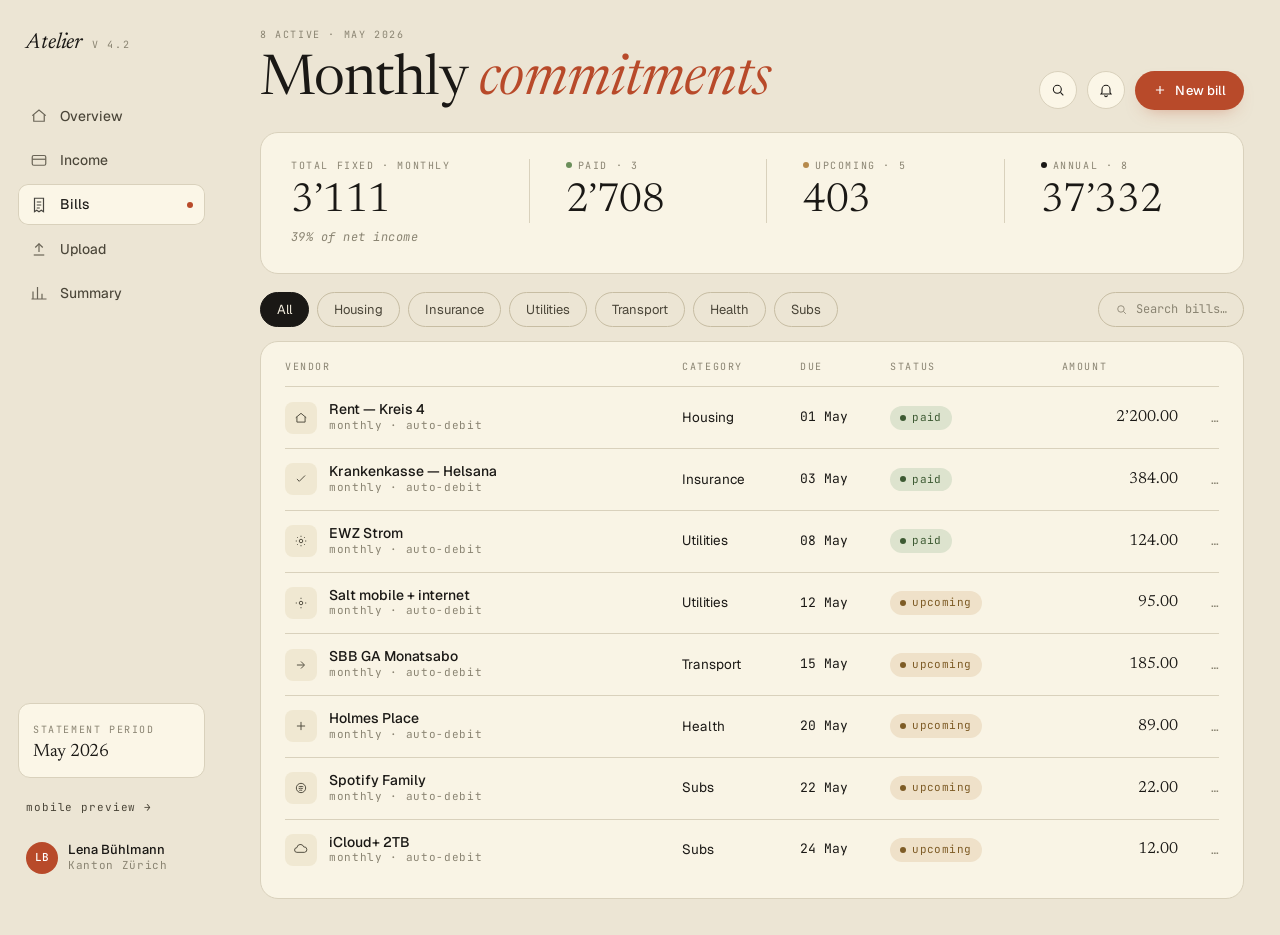
==== bills.html @ b81f944f "Build full Atelier finance app · 6 screens Implements the dossier (Personal_Finanz_app.pdf) in the A" ====
<!doctype html>
<html lang="en">
<head>
<meta charset="utf-8">
<title>Bills — Atelier</title>
<meta name="viewport" content="width=device-width, initial-scale=1">
<link rel="preconnect" href="https://fonts.googleapis.com">
<link rel="preconnect" href="https://fonts.gstatic.com" crossorigin>
<link href="https://fonts.googleapis.com/css2?family=Newsreader:ital,opsz,wght@0,6..72,300..700;1,6..72,300..700&family=Geist:wght@400;450;500;600&family=JetBrains+Mono:wght@400;500&display=swap" rel="stylesheet">
<link rel="stylesheet" href="assets/atelier.css">
</head>
<body>
<div class="app">

<aside class="sidebar">
  <div class="brand">
    <span class="brand-name">Atelier</span>
    <span class="brand-ver">v 4.2</span>
  </div>
  <nav class="nav">
    <a class="nav-item" href="index.html">
      <svg class="ic" viewBox="0 0 24 24" fill="none" stroke="currentColor" stroke-width="1.6"><path d="M3 11.5 12 4l9 7.5"/><path d="M5 10v9h14v-9"/></svg>Overview
    </a>
    <a class="nav-item" href="income.html">
      <svg class="ic" viewBox="0 0 24 24" fill="none" stroke="currentColor" stroke-width="1.6"><rect x="3" y="6" width="18" height="13" rx="2"/><path d="M3 11h18"/></svg>Income
    </a>
    <a class="nav-item active" href="bills.html">
      <svg class="ic" viewBox="0 0 24 24" fill="none" stroke="currentColor" stroke-width="1.6"><path d="M6 3h12v18l-3-2-3 2-3-2-3 2z"/><path d="M9 8h6M9 12h6M9 16h4"/></svg>Bills
    </a>
    <a class="nav-item" href="upload.html">
      <svg class="ic" viewBox="0 0 24 24" fill="none" stroke="currentColor" stroke-width="1.6"><path d="M12 16V5"/><path d="M7 10l5-5 5 5"/><path d="M5 20h14"/></svg>Upload
    </a>
    <a class="nav-item" href="summary.html">
      <svg class="ic" viewBox="0 0 24 24" fill="none" stroke="currentColor" stroke-width="1.6"><path d="M4 20V10M10 20V4M16 20v-7M22 20H2"/></svg>Summary
    </a>
  </nav>
  <div class="spacer"></div>
  <div class="side-card">
    <span class="label">Statement period</span>
    <div class="v">May 2026</div>
  </div>
  <a class="link" href="mobile.html" style="padding: 4px 8px; display: block;">Mobile preview &rarr;</a>
  <div class="user">
    <div class="avatar">LB</div>
    <div><div class="who">Lena B&uuml;hlmann</div><div class="where">Kanton Z&uuml;rich</div></div>
  </div>
</aside>

<main class="main">

  <header class="topbar">
    <div class="left">
      <span class="eyebrow">8 active &middot; May 2026</span>
      <h1 class="display">Monthly <em>commitments</em></h1>
    </div>
    <div class="top-actions">
      <button class="icon-btn" aria-label="Search">
        <svg viewBox="0 0 24 24" fill="none" stroke="currentColor" stroke-width="1.6"><circle cx="11" cy="11" r="6"/><path d="m20 20-4.3-4.3"/></svg>
      </button>
      <button class="icon-btn" aria-label="Notifications">
        <svg viewBox="0 0 24 24" fill="none" stroke="currentColor" stroke-width="1.6"><path d="M6 16V11a6 6 0 0 1 12 0v5l1.5 2h-15z"/><path d="M10 20a2 2 0 0 0 4 0"/></svg>
      </button>
      <button class="btn-primary">
        <svg viewBox="0 0 24 24" fill="none" stroke="currentColor" stroke-width="2"><path d="M12 5v14M5 12h14"/></svg>
        New bill
      </button>
    </div>
  </header>

  <!-- Summary bar -->
  <section class="hero" style="grid-template-columns: 1fr 1fr 1fr 1fr; gap: 28px; margin-bottom: 18px;">
    <div class="col">
      <span class="label">Total fixed &middot; monthly</span>
      <div class="num-l">3&rsquo;111</div>
      <div class="sub-line italic-s muted">39% of net income</div>
    </div>
    <div class="col">
      <span class="label"><span style="display:inline-block;width:6px;height:6px;border-radius:50%;background:var(--sage);vertical-align:1px;margin-right:6px;"></span>Paid &middot; 3</span>
      <div class="num-l">2&rsquo;708</div>
    </div>
    <div class="col">
      <span class="label"><span style="display:inline-block;width:6px;height:6px;border-radius:50%;background:var(--amber);vertical-align:1px;margin-right:6px;"></span>Upcoming &middot; 5</span>
      <div class="num-l">403</div>
    </div>
    <div class="col">
      <span class="label"><span style="display:inline-block;width:6px;height:6px;border-radius:50%;background:var(--ink);vertical-align:1px;margin-right:6px;"></span>Annual &middot; 8</span>
      <div class="num-l">37&rsquo;332</div>
    </div>
  </section>

  <div class="row" style="justify-content: space-between; align-items: center; margin: 18px 0 14px;">
    <div class="chips" style="margin: 0;">
      <button class="chip-btn active">All</button>
      <button class="chip-btn">Housing</button>
      <button class="chip-btn">Insurance</button>
      <button class="chip-btn">Utilities</button>
      <button class="chip-btn">Transport</button>
      <button class="chip-btn">Health</button>
      <button class="chip-btn">Subs</button>
    </div>
    <span class="search">
      <svg viewBox="0 0 24 24" fill="none" stroke="currentColor" stroke-width="1.6"><circle cx="11" cy="11" r="6"/><path d="m20 20-4.3-4.3"/></svg>
      Search bills&hellip;
    </span>
  </div>

  <div class="card" style="padding: 18px 24px;">
    <table class="table">
      <thead>
        <tr>
          <th>Vendor</th>
          <th>Category</th>
          <th>Due</th>
          <th>Status</th>
          <th class="r">Amount</th>
          <th></th>
        </tr>
      </thead>
      <tbody>
        <tr>
          <td>
            <div class="vendor">
              <div class="vicon"><svg viewBox="0 0 24 24" fill="none" stroke="currentColor" stroke-width="1.6"><path d="M3 11.5 12 4l9 7.5"/><path d="M5 10v9h14v-9"/></svg></div>
              <div><div class="vname">Rent &mdash; Kreis 4</div><div class="vsub">monthly &middot; auto-debit</div></div>
            </div>
          </td>
          <td>Housing</td>
          <td class="mono" style="font-size:13px;">01 May</td>
          <td><span class="pill paid">paid</span></td>
          <td class="amt">2&rsquo;200.00</td>
          <td class="more">&hellip;</td>
        </tr>
        <tr>
          <td>
            <div class="vendor">
              <div class="vicon"><svg viewBox="0 0 24 24" fill="none" stroke="currentColor" stroke-width="1.6"><path d="m5 12 4 4 10-10"/></svg></div>
              <div><div class="vname">Krankenkasse &mdash; Helsana</div><div class="vsub">monthly &middot; auto-debit</div></div>
            </div>
          </td>
          <td>Insurance</td>
          <td class="mono" style="font-size:13px;">03 May</td>
          <td><span class="pill paid">paid</span></td>
          <td class="amt">384.00</td>
          <td class="more">&hellip;</td>
        </tr>
        <tr>
          <td>
            <div class="vendor">
              <div class="vicon"><svg viewBox="0 0 24 24" fill="none" stroke="currentColor" stroke-width="1.6"><circle cx="12" cy="12" r="3"/><path d="M12 3v2M12 19v2M3 12h2M19 12h2M5.5 5.5l1.4 1.4M17.1 17.1l1.4 1.4M5.5 18.5l1.4-1.4M17.1 6.9l1.4-1.4"/></svg></div>
              <div><div class="vname">EWZ Strom</div><div class="vsub">monthly &middot; auto-debit</div></div>
            </div>
          </td>
          <td>Utilities</td>
          <td class="mono" style="font-size:13px;">08 May</td>
          <td><span class="pill paid">paid</span></td>
          <td class="amt">124.00</td>
          <td class="more">&hellip;</td>
        </tr>
        <tr>
          <td>
            <div class="vendor">
              <div class="vicon"><svg viewBox="0 0 24 24" fill="none" stroke="currentColor" stroke-width="1.6"><circle cx="12" cy="12" r="3"/><path d="M12 3v2M12 19v2M3 12h2M19 12h2"/></svg></div>
              <div><div class="vname">Salt mobile + internet</div><div class="vsub">monthly &middot; auto-debit</div></div>
            </div>
          </td>
          <td>Utilities</td>
          <td class="mono" style="font-size:13px;">12 May</td>
          <td><span class="pill upcoming">upcoming</span></td>
          <td class="amt">95.00</td>
          <td class="more">&hellip;</td>
        </tr>
        <tr>
          <td>
            <div class="vendor">
              <div class="vicon"><svg viewBox="0 0 24 24" fill="none" stroke="currentColor" stroke-width="1.6"><path d="M5 12h12"/><path d="m12 6 6 6-6 6"/></svg></div>
              <div><div class="vname">SBB GA Monatsabo</div><div class="vsub">monthly &middot; auto-debit</div></div>
            </div>
          </td>
          <td>Transport</td>
          <td class="mono" style="font-size:13px;">15 May</td>
          <td><span class="pill upcoming">upcoming</span></td>
          <td class="amt">185.00</td>
          <td class="more">&hellip;</td>
        </tr>
        <tr>
          <td>
            <div class="vendor">
              <div class="vicon"><svg viewBox="0 0 24 24" fill="none" stroke="currentColor" stroke-width="1.6"><path d="M12 5v14M5 12h14"/></svg></div>
              <div><div class="vname">Holmes Place</div><div class="vsub">monthly &middot; auto-debit</div></div>
            </div>
          </td>
          <td>Health</td>
          <td class="mono" style="font-size:13px;">20 May</td>
          <td><span class="pill upcoming">upcoming</span></td>
          <td class="amt">89.00</td>
          <td class="more">&hellip;</td>
        </tr>
        <tr>
          <td>
            <div class="vendor">
              <div class="vicon"><svg viewBox="0 0 24 24" fill="none" stroke="currentColor" stroke-width="1.6"><circle cx="12" cy="12" r="8"/><path d="M8 10c2.5-1 5.5-1 8 0M8 13c2-.8 5-.8 7 0M9 16c1.5-.5 4-.5 5 0"/></svg></div>
              <div><div class="vname">Spotify Family</div><div class="vsub">monthly &middot; auto-debit</div></div>
            </div>
          </td>
          <td>Subs</td>
          <td class="mono" style="font-size:13px;">22 May</td>
          <td><span class="pill upcoming">upcoming</span></td>
          <td class="amt">22.00</td>
          <td class="more">&hellip;</td>
        </tr>
        <tr>
          <td>
            <div class="vendor">
              <div class="vicon"><svg viewBox="0 0 24 24" fill="none" stroke="currentColor" stroke-width="1.6"><path d="M5 16a4 4 0 0 1 0-8 6 6 0 0 1 11.7-1.3A4 4 0 0 1 18 16Z"/></svg></div>
              <div><div class="vname">iCloud+ 2TB</div><div class="vsub">monthly &middot; auto-debit</div></div>
            </div>
          </td>
          <td>Subs</td>
          <td class="mono" style="font-size:13px;">24 May</td>
          <td><span class="pill upcoming">upcoming</span></td>
          <td class="amt">12.00</td>
          <td class="more">&hellip;</td>
        </tr>
      </tbody>
    </table>
  </div>

</main>
</div>
</body>
</html>
---- assets/atelier.css ----
/* Atelier · design system (variant A — editorial, calm) */

:root {
  /* surfaces */
  --bg:        #ECE5D4;
  --paper:     #F3EDDC;
  --paper-2:   #F9F4E5;
  --ink-card:  #1A1815;

  /* ink */
  --ink:       #1A1815;
  --ink-2:     #4A4538;
  --ink-3:     #8A8472;
  --ink-4:     #B3AB97;

  /* rules */
  --rule:      #D9D1BC;
  --rule-2:    #C7BDA3;

  /* accents */
  --accent:        #B84A2A;
  --accent-2:      #D1633F;
  --accent-soft:   #E9D4C5;
  --accent-tint:   #F2DECF;

  --sage:          #6B8E5A;
  --sage-soft:     #DDE3CE;

  --amber:         #B68A4C;
  --amber-soft:    #EFE1C9;

  --rose:          #C46A6A;
  --rose-soft:     #EFD4D2;

  /* chart palette */
  --cat-housing:   #1A1815;
  --cat-insurance: #6B8E5A;
  --cat-transport: #7A8FA8;
  --cat-groceries: #9DA978;
  --cat-dining:    #C66A4E;
  --cat-shopping:  #A89779;
  --cat-subs:      #9C7BA0;
  --cat-health:    #C4A571;

  /* type */
  --serif: "Newsreader", "Times New Roman", Georgia, serif;
  --sans:  "Geist", -apple-system, BlinkMacSystemFont, "Inter", "Segoe UI", system-ui, sans-serif;
  --mono:  "JetBrains Mono", ui-monospace, Menlo, Consolas, monospace;

  --radius:   12px;
  --radius-l: 18px;

  /* layout */
  --sidebar-w: 224px;
  --max-w:    1320px;
  --pad:      28px;
}

* { box-sizing: border-box; }
html, body { margin: 0; padding: 0; }
html, body { background: var(--bg); }
body {
  font-family: var(--sans);
  color: var(--ink);
  -webkit-font-smoothing: antialiased;
  font-feature-settings: "ss01" on, "cv11" on;
  line-height: 1.45;
}

a { color: inherit; text-decoration: none; }
button { font-family: inherit; cursor: pointer; }

/* ── text utilities ─────────────────────────── */
.mono, .label, .chip, .meta, .stat-label, .num {
  font-family: var(--mono);
  font-weight: 400;
}
.label, .chip, .eyebrow, .stat-label {
  font-family: var(--mono);
  text-transform: uppercase;
  letter-spacing: 0.16em;
  font-size: 10px;
  color: var(--ink-3);
}
.serif { font-family: var(--serif); }
.italic { font-style: italic; }
em.accent { color: var(--accent); font-style: italic; font-weight: 400; }

.display {
  font-family: var(--serif);
  font-weight: 380;
  font-size: 56px;
  line-height: 1.02;
  letter-spacing: -0.015em;
  margin: 0;
}
.display em {
  font-style: italic;
  color: var(--accent);
  font-weight: 380;
}
.num-xl {
  font-family: var(--serif);
  font-weight: 360;
  font-size: 64px;
  line-height: 1;
  letter-spacing: -0.02em;
  display: inline-flex;
  align-items: baseline;
  gap: 10px;
}
.num-xl .unit, .num-l .unit {
  font-family: var(--mono);
  font-size: 12px;
  color: var(--ink-3);
  letter-spacing: 0.12em;
  font-weight: 500;
}
.num-l {
  font-family: var(--serif);
  font-weight: 360;
  font-size: 40px;
  line-height: 1.05;
  letter-spacing: -0.01em;
  display: inline-flex;
  align-items: baseline;
  gap: 8px;
}
.num-m {
  font-family: var(--serif);
  font-weight: 380;
  font-size: 26px;
  line-height: 1.1;
  letter-spacing: -0.005em;
}
.muted   { color: var(--ink-3); }
.italic-s { font-family: var(--serif); font-style: italic; }

/* ── layout ─────────────────────────────────── */
.app {
  display: grid;
  grid-template-columns: var(--sidebar-w) 1fr;
  min-height: 100vh;
}

/* ── sidebar ────────────────────────────────── */
.sidebar {
  background: var(--bg);
  padding: 28px 18px 22px;
  display: flex;
  flex-direction: column;
  gap: 18px;
  position: sticky;
  top: 0;
  height: 100vh;
  border-right: 1px solid transparent;
}
.brand {
  display: flex;
  align-items: baseline;
  gap: 10px;
  padding-left: 8px;
  margin-bottom: 18px;
}
.brand-name {
  font-family: var(--serif);
  font-style: italic;
  font-size: 22px;
  letter-spacing: -0.005em;
}
.brand-ver {
  font-family: var(--mono);
  font-size: 10px;
  color: var(--ink-3);
  letter-spacing: 0.16em;
  text-transform: uppercase;
}

nav.nav { display: flex; flex-direction: column; gap: 4px; }
.nav-item {
  display: flex;
  align-items: center;
  gap: 12px;
  padding: 10px 12px;
  border-radius: 10px;
  color: var(--ink-2);
  font-size: 14px;
  font-weight: 450;
  letter-spacing: -0.002em;
  position: relative;
  transition: background 120ms ease;
}
.nav-item:hover { background: rgba(0,0,0,0.025); }
.nav-item .ic { width: 18px; height: 18px; opacity: 0.8; flex: 0 0 18px; }
.nav-item.active {
  background: #FBF6E7;
  color: var(--ink);
  box-shadow: inset 0 0 0 1px var(--rule);
}
.nav-item.active::after {
  content: "";
  width: 6px; height: 6px;
  border-radius: 50%;
  background: var(--accent);
  margin-left: auto;
}

.spacer { flex: 1; }

.side-card {
  background: #FBF6E7;
  border: 1px solid var(--rule);
  border-radius: var(--radius);
  padding: 12px 14px;
}
.side-card .label { margin-bottom: 4px; }
.side-card .v {
  font-family: var(--serif);
  font-size: 18px;
  letter-spacing: -0.005em;
}

.user {
  display: flex;
  align-items: center;
  gap: 10px;
  padding: 4px 8px;
}
.avatar {
  width: 32px; height: 32px;
  border-radius: 50%;
  background: var(--accent);
  color: #fff;
  font-family: var(--mono);
  font-size: 11px;
  letter-spacing: 0.04em;
  display: grid; place-items: center;
  font-weight: 500;
}
.user .who { font-size: 13px; font-weight: 500; line-height: 1.25; }
.user .where { font-size: 11px; color: var(--ink-3); font-family: var(--mono); letter-spacing: 0.06em; }

/* ── main / topbar ──────────────────────────── */
.main {
  padding: 28px 36px 36px;
  max-width: var(--max-w);
}
.topbar {
  display: grid;
  grid-template-columns: 1fr auto;
  align-items: end;
  gap: 24px;
  margin-bottom: 22px;
}
.topbar .left .eyebrow { margin-bottom: 10px; display: block; }
.top-actions {
  display: flex;
  align-items: center;
  gap: 10px;
}
.icon-btn {
  width: 38px; height: 38px;
  border-radius: 999px;
  background: #FBF6E7;
  border: 1px solid var(--rule);
  display: grid; place-items: center;
  color: var(--ink);
}
.icon-btn svg { width: 16px; height: 16px; }
.icon-btn.dot::after {
  content: "";
  width: 6px; height: 6px;
  background: var(--accent);
  border-radius: 50%;
  position: relative;
  margin-left: -6px;
  margin-top: -10px;
  display: inline-block;
}

.btn-primary {
  background: var(--accent);
  color: #fff;
  border: 0;
  border-radius: 999px;
  padding: 11px 18px;
  font-size: 13px;
  font-weight: 500;
  letter-spacing: 0.005em;
  display: inline-flex;
  align-items: center;
  gap: 8px;
  box-shadow: 0 8px 18px -10px rgba(184, 74, 42, 0.5);
}
.btn-primary svg { width: 14px; height: 14px; }
.btn-ghost {
  background: transparent;
  border: 1px solid var(--rule-2);
  color: var(--ink);
  border-radius: 999px;
  padding: 10px 16px;
  font-size: 13px;
}
.btn-dark {
  background: var(--ink);
  color: #F4EEDE;
  border: 0;
  border-radius: 999px;
  padding: 11px 18px;
  font-size: 13px;
  font-weight: 500;
}

.month-nav {
  display: flex;
  align-items: center;
  gap: 10px;
}
.month-nav .label {
  font-family: var(--serif);
  font-size: 18px;
  letter-spacing: -0.005em;
  color: var(--ink);
  text-transform: none;
}

/* ── cards ──────────────────────────────────── */
.card {
  background: var(--paper-2);
  border: 1px solid var(--rule);
  border-radius: var(--radius-l);
  padding: 22px 26px;
}
.card h2, .card-title {
  font-family: var(--serif);
  font-weight: 400;
  font-size: 22px;
  letter-spacing: -0.005em;
  margin: 0;
}
.card-sub {
  font-family: var(--mono);
  font-size: 11px;
  color: var(--ink-3);
  letter-spacing: 0.08em;
  margin-top: 2px;
}
.card-head {
  display: flex;
  align-items: flex-start;
  justify-content: space-between;
  margin-bottom: 14px;
  gap: 16px;
}
.link {
  font-family: var(--mono);
  font-size: 11px;
  letter-spacing: 0.08em;
  color: var(--ink-2);
  text-transform: lowercase;
  white-space: nowrap;
}

/* hero metrics row */
.hero {
  background: var(--paper-2);
  border: 1px solid var(--rule);
  border-radius: var(--radius-l);
  padding: 26px 30px;
  display: grid;
  grid-template-columns: 1.3fr 1fr 1fr;
  gap: 36px;
  align-items: start;
}
.hero .col { min-width: 0; }
.hero .col .label { display: block; margin-bottom: 8px; }
.hero .col + .col {
  border-left: 1px solid var(--rule);
  padding-left: 36px;
}
.hero .stack { display: flex; flex-direction: column; gap: 18px; }
.delta-pill {
  display: inline-flex;
  align-items: center;
  gap: 6px;
  background: var(--sage-soft);
  color: #3D5A33;
  font-family: var(--mono);
  font-size: 11px;
  padding: 4px 10px;
  border-radius: 999px;
  letter-spacing: 0.04em;
}
.delta-pill.down { background: var(--rose-soft); color: #8A3434; }
.delta-meta { font-family: var(--mono); font-size: 12px; color: var(--ink-3); letter-spacing: 0.04em; margin-left: 8px; }
.sub-line { font-family: var(--mono); font-size: 12px; color: var(--ink-3); letter-spacing: 0.04em; margin-top: 6px; }

.progress {
  height: 6px;
  background: #E5DCC2;
  border-radius: 999px;
  overflow: hidden;
  margin-top: 10px;
}
.progress > span {
  display: block; height: 100%;
  background: var(--accent);
  border-radius: 999px;
}

/* card grids */
.grid-2 { display: grid; grid-template-columns: 1.4fr 1fr; gap: 18px; }
.grid-3 { display: grid; grid-template-columns: 1fr 1fr 1fr; gap: 18px; }
.grid-3-tight { display: grid; grid-template-columns: 1fr 1fr 1fr; gap: 14px; }
.stack { display: flex; flex-direction: column; gap: 18px; }
.row { display: flex; align-items: center; gap: 12px; }

/* charts */
.chart { width: 100%; height: 220px; display: block; }
.chart-mini { width: 100%; height: 80px; display: block; }
.chart-legend {
  display: flex; gap: 18px;
  margin-top: 10px;
  font-family: var(--mono);
  font-size: 11px;
  color: var(--ink-2);
  letter-spacing: 0.06em;
}
.swatch {
  display: inline-block;
  width: 10px; height: 10px;
  margin-right: 7px;
  vertical-align: -1px;
  border-radius: 1px;
}

/* range toggle */
.range {
  display: inline-flex;
  align-items: center;
  background: #F0E8D2;
  border: 1px solid var(--rule);
  border-radius: 999px;
  padding: 3px;
  font-family: var(--mono);
  font-size: 11px;
  letter-spacing: 0.08em;
}
.range button {
  background: transparent;
  color: var(--ink-2);
  border: 0;
  padding: 5px 10px;
  border-radius: 999px;
}
.range button.active {
  background: var(--ink);
  color: #F4EEDE;
}

/* status pills */
.pill {
  display: inline-flex;
  align-items: center;
  gap: 6px;
  border-radius: 999px;
  padding: 4px 10px;
  font-family: var(--mono);
  font-size: 11px;
  letter-spacing: 0.04em;
}
.pill::before {
  content: "";
  width: 6px; height: 6px;
  border-radius: 50%;
  background: currentColor;
}
.pill.paid     { background: var(--sage-soft); color: #3D5A33; }
.pill.upcoming { background: var(--amber-soft); color: #7E5C26; }
.pill.parsing, .pill.reading { background: var(--rose-soft); color: #8A3434; }
.pill.matched  { background: var(--sage-soft); color: #3D5A33; }
.pill.parsed   { background: var(--sage-soft); color: #3D5A33; }

/* table */
.table {
  width: 100%;
  border-collapse: collapse;
  font-size: 13.5px;
}
.table thead th {
  text-align: left;
  font-family: var(--mono);
  text-transform: uppercase;
  letter-spacing: 0.16em;
  font-size: 10px;
  color: var(--ink-3);
  padding: 0 0 12px;
  font-weight: 400;
  border-bottom: 1px solid var(--rule);
}
.table tbody td {
  padding: 14px 0;
  border-bottom: 1px solid var(--rule);
  vertical-align: middle;
}
.table tbody tr:last-child td { border-bottom: none; }
.table .vendor {
  display: flex; align-items: center; gap: 12px;
}
.table .vicon {
  width: 32px; height: 32px;
  background: #F0E8D2;
  border-radius: 8px;
  display: grid; place-items: center;
  color: var(--ink-2);
}
.table .vicon svg { width: 14px; height: 14px; }
.table .vname { font-weight: 500; font-size: 14px; line-height: 1.2; }
.table .vsub  { font-family: var(--mono); font-size: 11px; color: var(--ink-3); letter-spacing: 0.06em; }
.table .amt   { font-family: var(--serif); font-weight: 380; text-align: right; font-size: 16px; }
.table .more { color: var(--ink-3); padding-left: 14px; text-align: right; }
.table td.r { text-align: right; }

/* category dots / list */
.cats { list-style: none; padding: 0; margin: 0; }
.cats li {
  display: grid;
  grid-template-columns: 14px 1fr auto auto;
  align-items: baseline;
  gap: 12px;
  padding: 9px 0;
  border-bottom: 1px dashed var(--rule);
  font-size: 14px;
}
.cats li:last-child { border-bottom: none; }
.cats .dot { width: 8px; height: 8px; border-radius: 50%; transform: translateY(1px); }
.cats .amt { font-family: var(--mono); font-size: 12px; min-width: 56px; text-align: right; }
.cats .pct { font-family: var(--mono); font-size: 11px; color: var(--ink-3); min-width: 38px; text-align: right; }

/* chips row */
.chips {
  display: flex; gap: 8px;
  flex-wrap: wrap;
  margin: 18px 0;
}
.chip-btn {
  border: 1px solid var(--rule-2);
  background: transparent;
  padding: 8px 16px;
  border-radius: 999px;
  font-size: 13px;
  color: var(--ink-2);
}
.chip-btn.active {
  background: var(--ink);
  color: #F4EEDE;
  border-color: var(--ink);
}

.search {
  display: inline-flex;
  align-items: center;
  gap: 8px;
  border: 1px solid var(--rule-2);
  background: transparent;
  padding: 8px 16px;
  border-radius: 999px;
  font-family: var(--mono);
  font-size: 12px;
  color: var(--ink-3);
}
.search svg { width: 13px; height: 13px; }

/* insight cards */
.insights { display: grid; grid-template-columns: 1fr 1fr 1fr; gap: 14px; }
.insight {
  border-radius: var(--radius);
  background: var(--paper-2);
  padding: 18px 20px;
  border: 1px solid var(--rule);
  border-left: 3px solid var(--ink-3);
}
.insight .tag {
  font-family: var(--mono);
  text-transform: uppercase;
  letter-spacing: 0.18em;
  font-size: 9.5px;
  margin-bottom: 8px;
  color: var(--ink-3);
}
.insight h3 {
  font-family: var(--serif);
  font-weight: 400;
  font-size: 18px;
  margin: 0 0 8px;
  letter-spacing: -0.005em;
}
.insight p {
  margin: 0;
  color: var(--ink-2);
  font-size: 13.5px;
  line-height: 1.5;
}
.insight p strong { color: var(--ink); font-weight: 500; }
.insight.good   { border-left-color: var(--sage); }
.insight.good   .tag { color: var(--sage); }
.insight.warn   { border-left-color: var(--amber); }
.insight.warn   .tag { color: var(--amber); }
.insight.alert  { border-left-color: var(--accent); }
.insight.alert  .tag { color: var(--accent); }

/* date kalender chip */
.day-chip {
  width: 44px; height: 44px;
  border-radius: 10px;
  background: #F0E8D2;
  display: grid; place-items: center;
  font-family: var(--mono);
  font-size: 10px;
  letter-spacing: 0.1em;
  color: var(--ink-3);
  text-transform: uppercase;
  line-height: 1.05;
}
.day-chip .d {
  font-family: var(--serif);
  font-size: 18px;
  color: var(--ink);
  letter-spacing: -0.005em;
}

/* confidence bar */
.conf {
  display: inline-flex; align-items: center; gap: 8px;
  font-family: var(--mono); font-size: 11px;
  color: var(--ink-3);
}
.conf .bar {
  width: 70px; height: 4px;
  background: #E5DCC2; border-radius: 999px; overflow: hidden;
}
.conf .bar > span { display: block; height: 100%; background: var(--sage); border-radius: 999px; }
.conf.warn .bar > span { background: var(--amber); }

/* dashed dropzone */
.dropzone {
  border: 1.5px dashed var(--accent);
  border-radius: var(--radius-l);
  background: var(--accent-tint);
  padding: 32px;
  display: grid;
  grid-template-columns: auto 1fr;
  align-items: center;
  gap: 26px;
}
.dropzone .file-card {
  width: 96px; height: 96px;
  background: #FFF8E8;
  border: 1px solid var(--rule);
  border-radius: 16px;
  display: grid; place-items: center;
  position: relative;
}
.dropzone .file-card svg { width: 28px; height: 28px; color: var(--ink-3); }
.dropzone .file-card .badge {
  position: absolute;
  bottom: -10px; right: -10px;
  width: 26px; height: 26px;
  border-radius: 50%;
  background: var(--accent);
  color: #fff;
  display: grid; place-items: center;
}
.dropzone .file-card .badge svg { width: 12px; height: 12px; color: #fff; }
.dropzone .body h2 {
  font-family: var(--serif);
  font-weight: 400;
  font-size: 22px;
  margin: 0 0 8px;
}
.dropzone .body p { margin: 0 0 16px; color: var(--ink-2); font-size: 13.5px; max-width: 540px; }
.dropzone .actions { display: flex; gap: 10px; }

/* document inbox row */
.inbox-row {
  display: grid;
  grid-template-columns: 32px 1fr auto;
  align-items: center;
  gap: 12px;
  padding: 12px 0;
  border-bottom: 1px solid var(--rule);
}
.inbox-row:last-child { border-bottom: none; }
.inbox-row .fic {
  width: 32px; height: 32px;
  background: #F0E8D2; border-radius: 8px;
  display: grid; place-items: center;
  color: var(--ink-2);
}
.inbox-row .fic svg { width: 14px; height: 14px; }
.inbox-row .name { font-size: 14px; font-weight: 500; line-height: 1.2; }
.inbox-row .file { font-family: var(--mono); font-size: 11px; color: var(--ink-3); letter-spacing: 0.06em; }
.inbox-row .right { text-align: right; }
.inbox-row .right .amt { font-family: var(--serif); font-size: 16px; font-weight: 380; display: block; }

/* note card */
.note {
  border-radius: var(--radius);
  background: var(--paper-2);
  border: 1px solid var(--rule);
  padding: 16px 18px;
  display: grid;
  grid-template-columns: 22px 1fr;
  gap: 12px;
}
.note .star { color: var(--accent); }
.note .star svg { width: 18px; height: 18px; }
.note h4 { font-family: var(--serif); font-weight: 400; font-size: 16px; margin: 0 0 4px; }
.note p  { margin: 0; font-size: 13.5px; color: var(--ink-2); line-height: 1.5; }

/* form fields */
.form { display: flex; flex-direction: column; gap: 22px; }
.section h3 {
  font-family: var(--serif);
  font-weight: 400;
  font-size: 20px;
  margin: 0 0 12px;
}
.fields { display: grid; grid-template-columns: 1fr 1fr; gap: 14px; }
.field {
  background: #FBF6E7;
  border: 1px solid var(--rule);
  border-radius: var(--radius);
  padding: 12px 14px;
}
.field .label { display: block; margin-bottom: 4px; }
.field input, .field select {
  width: 100%;
  background: transparent;
  border: 0;
  outline: 0;
  font-family: var(--serif);
  font-size: 19px;
  color: var(--ink);
  padding: 2px 0 0;
}
.field input:focus { color: var(--ink); }
.field .suffix {
  font-family: var(--mono);
  font-size: 11px;
  color: var(--ink-3);
  letter-spacing: 0.08em;
  margin-left: 4px;
}

/* dark calc card */
.calc {
  background: var(--ink-card);
  color: #F4EEDE;
  border-radius: var(--radius-l);
  padding: 26px 28px;
}
.calc .label { color: #BDB39C; }
.calc .h {
  font-family: var(--serif);
  font-weight: 380;
  font-size: 26px;
  margin: 2px 0 18px;
}
.calc .line {
  display: grid;
  grid-template-columns: 1fr auto;
  align-items: baseline;
  padding: 10px 0;
  border-bottom: 1px dashed rgba(255,255,255,0.08);
  font-family: var(--mono);
  font-size: 12.5px;
  letter-spacing: 0.04em;
}
.calc .line .v {
  font-family: var(--serif);
  font-size: 18px;
  font-weight: 380;
}
.calc .line.add { color: #D7DFC8; }
.calc .line.add .v { color: #D7DFC8; }
.calc .line.sub .v { color: #F4EEDE; }
.calc .line.total {
  border-bottom: none;
  margin-top: 8px;
  padding-top: 14px;
  border-top: 1px solid rgba(255,255,255,0.16);
}
.calc .line.total .v {
  font-size: 32px;
  color: #fff;
}

.bank-status {
  display: inline-flex;
  align-items: center;
  gap: 8px;
  border: 1px solid var(--sage);
  background: var(--sage-soft);
  color: #3D5A33;
  padding: 8px 14px;
  border-radius: 999px;
  font-family: var(--mono);
  font-size: 11px;
  letter-spacing: 0.06em;
}
.bank-status svg { width: 13px; height: 13px; }

/* footer print link */
.action-row {
  display: flex; gap: 10px; flex-wrap: wrap;
  margin-top: 18px;
}

/* skinny right column on overview / upload */
.row-3 { display: grid; grid-template-columns: 1fr 1fr 1fr; gap: 18px; }

@media (max-width: 1100px) {
  .app { grid-template-columns: 1fr; }
  .sidebar { position: static; height: auto; }
  .hero { grid-template-columns: 1fr; }
  .hero .col + .col { border-left: 0; padding-left: 0; border-top: 1px solid var(--rule); padding-top: 22px; }
  .grid-2, .grid-3, .row-3, .insights { grid-template-columns: 1fr; }
}
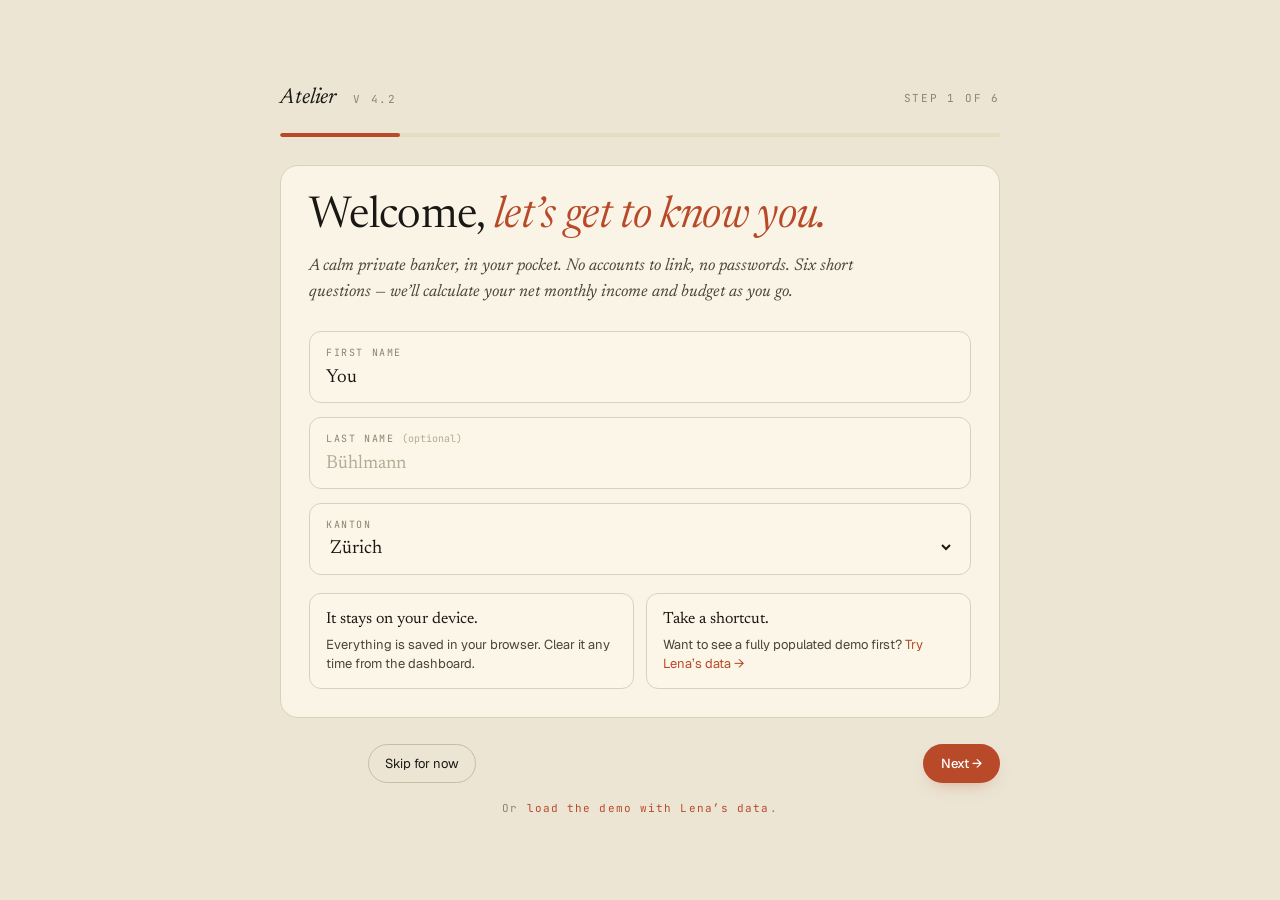
==== commit d804b3ee: "Make the app interactive · onboarding + live state The Atelier finance dashboard is now actually usa" ====
--- a/bills.html
+++ b/bills.html
@@ -9,7 +9,7 @@
 <link href="https://fonts.googleapis.com/css2?family=Newsreader:ital,opsz,wght@0,6..72,300..700;1,6..72,300..700&family=Geist:wght@400;450;500;600&family=JetBrains+Mono:wght@400;500&display=swap" rel="stylesheet">
 <link rel="stylesheet" href="assets/atelier.css">
 </head>
-<body>
+<body data-page="bills">
 <div class="app">
 
 <aside class="sidebar">
@@ -37,12 +37,13 @@
   <div class="spacer"></div>
   <div class="side-card">
     <span class="label">Statement period</span>
-    <div class="v">May 2026</div>
+    <div class="v" data-month>—</div>
   </div>
   <a class="link" href="mobile.html" style="padding: 4px 8px; display: block;">Mobile preview &rarr;</a>
+  <a class="link" href="#" data-action="reset" style="padding: 4px 8px; display: block; color: var(--ink-3);">Reset all data</a>
   <div class="user">
-    <div class="avatar">LB</div>
-    <div><div class="who">Lena B&uuml;hlmann</div><div class="where">Kanton Z&uuml;rich</div></div>
+    <div class="avatar"><span data-bind="profile.firstName">L</span></div>
+    <div><div class="who"><span data-bind="profile.firstName">You</span></div><div class="where" data-bind="profile.kanton">Kanton</div></div>
   </div>
 </aside>
 
@@ -50,57 +51,53 @@
 
   <header class="topbar">
     <div class="left">
-      <span class="eyebrow">8 active &middot; May 2026</span>
+      <span class="eyebrow"><span data-bind="bills.length">0</span> active &middot; <span data-month></span></span>
       <h1 class="display">Monthly <em>commitments</em></h1>
     </div>
     <div class="top-actions">
       <button class="icon-btn" aria-label="Search">
         <svg viewBox="0 0 24 24" fill="none" stroke="currentColor" stroke-width="1.6"><circle cx="11" cy="11" r="6"/><path d="m20 20-4.3-4.3"/></svg>
       </button>
-      <button class="icon-btn" aria-label="Notifications">
-        <svg viewBox="0 0 24 24" fill="none" stroke="currentColor" stroke-width="1.6"><path d="M6 16V11a6 6 0 0 1 12 0v5l1.5 2h-15z"/><path d="M10 20a2 2 0 0 0 4 0"/></svg>
-      </button>
-      <button class="btn-primary">
+      <button class="btn-primary" data-action="add-bill">
         <svg viewBox="0 0 24 24" fill="none" stroke="currentColor" stroke-width="2"><path d="M12 5v14M5 12h14"/></svg>
         New bill
       </button>
     </div>
   </header>
 
-  <!-- Summary bar -->
   <section class="hero" style="grid-template-columns: 1fr 1fr 1fr 1fr; gap: 28px; margin-bottom: 18px;">
     <div class="col">
       <span class="label">Total fixed &middot; monthly</span>
-      <div class="num-l">3&rsquo;111</div>
-      <div class="sub-line italic-s muted">39% of net income</div>
+      <div class="num-l"><span data-bind="totalFixed" data-fmt="num">0</span></div>
+      <div class="sub-line italic-s muted"><span data-bind-html="totalFixed">0</span></div>
     </div>
     <div class="col">
-      <span class="label"><span style="display:inline-block;width:6px;height:6px;border-radius:50%;background:var(--sage);vertical-align:1px;margin-right:6px;"></span>Paid &middot; 3</span>
-      <div class="num-l">2&rsquo;708</div>
+      <span class="label"><span style="display:inline-block;width:6px;height:6px;border-radius:50%;background:var(--sage);vertical-align:1px;margin-right:6px;"></span>Paid &middot; <span data-bind="paidCount">0</span></span>
+      <div class="num-l"><span data-bind="paidTotal" data-fmt="num">0</span></div>
     </div>
     <div class="col">
-      <span class="label"><span style="display:inline-block;width:6px;height:6px;border-radius:50%;background:var(--amber);vertical-align:1px;margin-right:6px;"></span>Upcoming &middot; 5</span>
-      <div class="num-l">403</div>
+      <span class="label"><span style="display:inline-block;width:6px;height:6px;border-radius:50%;background:var(--amber);vertical-align:1px;margin-right:6px;"></span>Upcoming &middot; <span data-bind="upcomingCount">0</span></span>
+      <div class="num-l"><span data-bind="upcomingTotal" data-fmt="num">0</span></div>
     </div>
     <div class="col">
-      <span class="label"><span style="display:inline-block;width:6px;height:6px;border-radius:50%;background:var(--ink);vertical-align:1px;margin-right:6px;"></span>Annual &middot; 8</span>
-      <div class="num-l">37&rsquo;332</div>
+      <span class="label"><span style="display:inline-block;width:6px;height:6px;border-radius:50%;background:var(--ink);vertical-align:1px;margin-right:6px;"></span>Annual</span>
+      <div class="num-l"><span data-bind="annual" data-fmt="num">0</span></div>
     </div>
   </section>
 
   <div class="row" style="justify-content: space-between; align-items: center; margin: 18px 0 14px;">
     <div class="chips" style="margin: 0;">
-      <button class="chip-btn active">All</button>
-      <button class="chip-btn">Housing</button>
-      <button class="chip-btn">Insurance</button>
-      <button class="chip-btn">Utilities</button>
-      <button class="chip-btn">Transport</button>
-      <button class="chip-btn">Health</button>
-      <button class="chip-btn">Subs</button>
+      <button class="chip-btn active" data-filter="all">All</button>
+      <button class="chip-btn" data-filter="Housing">Housing</button>
+      <button class="chip-btn" data-filter="Insurance">Insurance</button>
+      <button class="chip-btn" data-filter="Utilities">Utilities</button>
+      <button class="chip-btn" data-filter="Transport">Transport</button>
+      <button class="chip-btn" data-filter="Health">Health</button>
+      <button class="chip-btn" data-filter="Subs">Subs</button>
     </div>
     <span class="search">
       <svg viewBox="0 0 24 24" fill="none" stroke="currentColor" stroke-width="1.6"><circle cx="11" cy="11" r="6"/><path d="m20 20-4.3-4.3"/></svg>
-      Search bills&hellip;
+      Click a status to toggle paid &middot; × to remove
     </span>
   </div>
 
@@ -116,116 +113,14 @@
           <th></th>
         </tr>
       </thead>
-      <tbody>
-        <tr>
-          <td>
-            <div class="vendor">
-              <div class="vicon"><svg viewBox="0 0 24 24" fill="none" stroke="currentColor" stroke-width="1.6"><path d="M3 11.5 12 4l9 7.5"/><path d="M5 10v9h14v-9"/></svg></div>
-              <div><div class="vname">Rent &mdash; Kreis 4</div><div class="vsub">monthly &middot; auto-debit</div></div>
-            </div>
-          </td>
-          <td>Housing</td>
-          <td class="mono" style="font-size:13px;">01 May</td>
-          <td><span class="pill paid">paid</span></td>
-          <td class="amt">2&rsquo;200.00</td>
-          <td class="more">&hellip;</td>
-        </tr>
-        <tr>
-          <td>
-            <div class="vendor">
-              <div class="vicon"><svg viewBox="0 0 24 24" fill="none" stroke="currentColor" stroke-width="1.6"><path d="m5 12 4 4 10-10"/></svg></div>
-              <div><div class="vname">Krankenkasse &mdash; Helsana</div><div class="vsub">monthly &middot; auto-debit</div></div>
-            </div>
-          </td>
-          <td>Insurance</td>
-          <td class="mono" style="font-size:13px;">03 May</td>
-          <td><span class="pill paid">paid</span></td>
-          <td class="amt">384.00</td>
-          <td class="more">&hellip;</td>
-        </tr>
-        <tr>
-          <td>
-            <div class="vendor">
-              <div class="vicon"><svg viewBox="0 0 24 24" fill="none" stroke="currentColor" stroke-width="1.6"><circle cx="12" cy="12" r="3"/><path d="M12 3v2M12 19v2M3 12h2M19 12h2M5.5 5.5l1.4 1.4M17.1 17.1l1.4 1.4M5.5 18.5l1.4-1.4M17.1 6.9l1.4-1.4"/></svg></div>
-              <div><div class="vname">EWZ Strom</div><div class="vsub">monthly &middot; auto-debit</div></div>
-            </div>
-          </td>
-          <td>Utilities</td>
-          <td class="mono" style="font-size:13px;">08 May</td>
-          <td><span class="pill paid">paid</span></td>
-          <td class="amt">124.00</td>
-          <td class="more">&hellip;</td>
-        </tr>
-        <tr>
-          <td>
-            <div class="vendor">
-              <div class="vicon"><svg viewBox="0 0 24 24" fill="none" stroke="currentColor" stroke-width="1.6"><circle cx="12" cy="12" r="3"/><path d="M12 3v2M12 19v2M3 12h2M19 12h2"/></svg></div>
-              <div><div class="vname">Salt mobile + internet</div><div class="vsub">monthly &middot; auto-debit</div></div>
-            </div>
-          </td>
-          <td>Utilities</td>
-          <td class="mono" style="font-size:13px;">12 May</td>
-          <td><span class="pill upcoming">upcoming</span></td>
-          <td class="amt">95.00</td>
-          <td class="more">&hellip;</td>
-        </tr>
-        <tr>
-          <td>
-            <div class="vendor">
-              <div class="vicon"><svg viewBox="0 0 24 24" fill="none" stroke="currentColor" stroke-width="1.6"><path d="M5 12h12"/><path d="m12 6 6 6-6 6"/></svg></div>
-              <div><div class="vname">SBB GA Monatsabo</div><div class="vsub">monthly &middot; auto-debit</div></div>
-            </div>
-          </td>
-          <td>Transport</td>
-          <td class="mono" style="font-size:13px;">15 May</td>
-          <td><span class="pill upcoming">upcoming</span></td>
-          <td class="amt">185.00</td>
-          <td class="more">&hellip;</td>
-        </tr>
-        <tr>
-          <td>
-            <div class="vendor">
-              <div class="vicon"><svg viewBox="0 0 24 24" fill="none" stroke="currentColor" stroke-width="1.6"><path d="M12 5v14M5 12h14"/></svg></div>
-              <div><div class="vname">Holmes Place</div><div class="vsub">monthly &middot; auto-debit</div></div>
-            </div>
-          </td>
-          <td>Health</td>
-          <td class="mono" style="font-size:13px;">20 May</td>
-          <td><span class="pill upcoming">upcoming</span></td>
-          <td class="amt">89.00</td>
-          <td class="more">&hellip;</td>
-        </tr>
-        <tr>
-          <td>
-            <div class="vendor">
-              <div class="vicon"><svg viewBox="0 0 24 24" fill="none" stroke="currentColor" stroke-width="1.6"><circle cx="12" cy="12" r="8"/><path d="M8 10c2.5-1 5.5-1 8 0M8 13c2-.8 5-.8 7 0M9 16c1.5-.5 4-.5 5 0"/></svg></div>
-              <div><div class="vname">Spotify Family</div><div class="vsub">monthly &middot; auto-debit</div></div>
-            </div>
-          </td>
-          <td>Subs</td>
-          <td class="mono" style="font-size:13px;">22 May</td>
-          <td><span class="pill upcoming">upcoming</span></td>
-          <td class="amt">22.00</td>
-          <td class="more">&hellip;</td>
-        </tr>
-        <tr>
-          <td>
-            <div class="vendor">
-              <div class="vicon"><svg viewBox="0 0 24 24" fill="none" stroke="currentColor" stroke-width="1.6"><path d="M5 16a4 4 0 0 1 0-8 6 6 0 0 1 11.7-1.3A4 4 0 0 1 18 16Z"/></svg></div>
-              <div><div class="vname">iCloud+ 2TB</div><div class="vsub">monthly &middot; auto-debit</div></div>
-            </div>
-          </td>
-          <td>Subs</td>
-          <td class="mono" style="font-size:13px;">24 May</td>
-          <td><span class="pill upcoming">upcoming</span></td>
-          <td class="amt">12.00</td>
-          <td class="more">&hellip;</td>
-        </tr>
-      </tbody>
+      <tbody data-list="bills"></tbody>
     </table>
   </div>
 
 </main>
 </div>
+
+<script src="assets/state.js"></script>
+<script src="assets/app.js"></script>
 </body>
 </html>
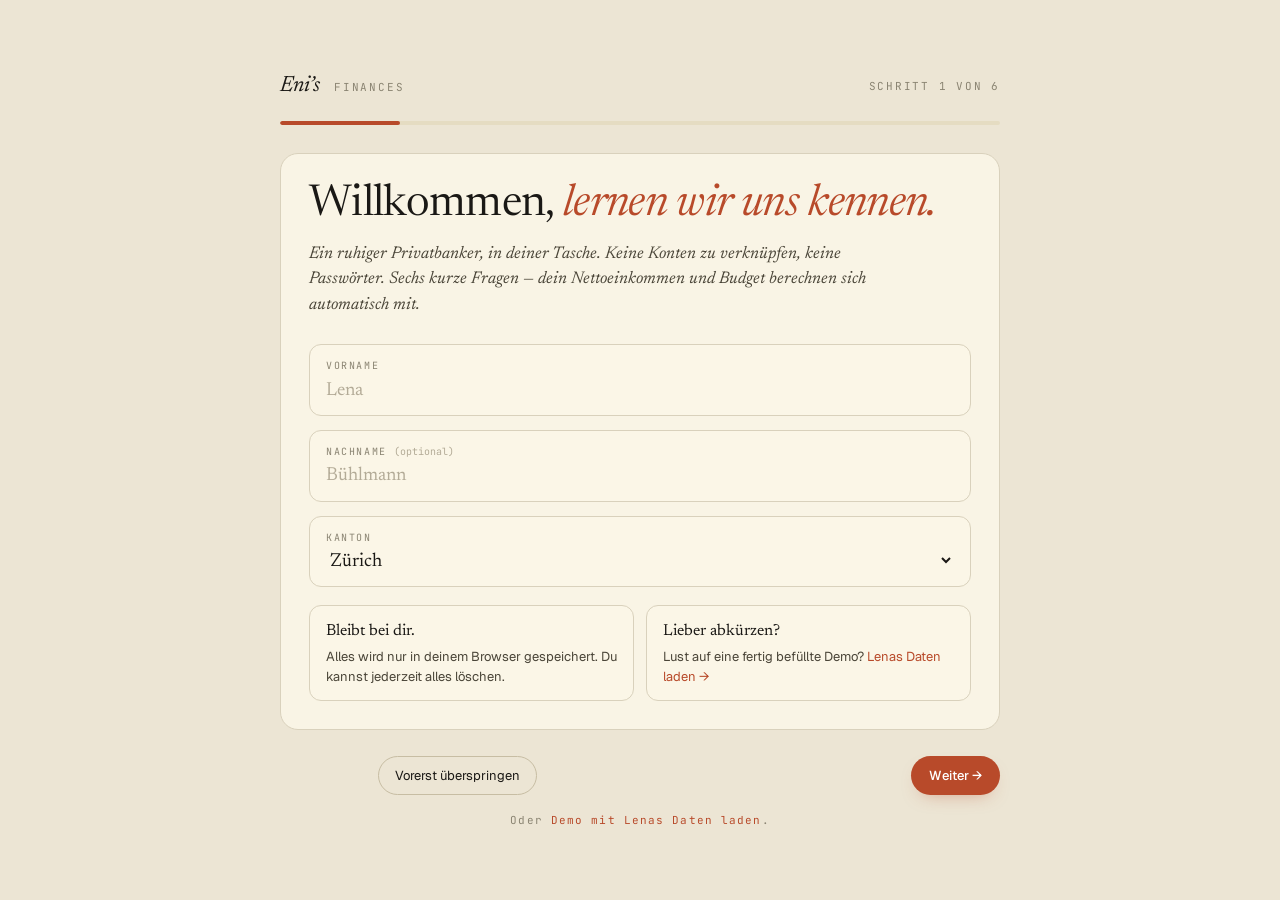
==== commit e76e8403: "Umbenennen zu Eni's Finances · DE · Modals · PDF-Erkennung · Hover Vollständige UX-Iteration nach Fe" ====
--- a/bills.html
+++ b/bills.html
@@ -1,8 +1,8 @@
 <!doctype html>
-<html lang="en">
+<html lang="de">
 <head>
 <meta charset="utf-8">
-<title>Bills — Atelier</title>
+<title>Rechnungen — Eni's Finances</title>
 <meta name="viewport" content="width=device-width, initial-scale=1">
 <link rel="preconnect" href="https://fonts.googleapis.com">
 <link rel="preconnect" href="https://fonts.gstatic.com" crossorigin>
@@ -14,36 +14,23 @@
 
 <aside class="sidebar">
   <div class="brand">
-    <span class="brand-name">Atelier</span>
-    <span class="brand-ver">v 4.2</span>
+    <span class="brand-name">Eni&rsquo;s</span>
+    <span class="brand-ver">Finances</span>
   </div>
   <nav class="nav">
-    <a class="nav-item" href="index.html">
-      <svg class="ic" viewBox="0 0 24 24" fill="none" stroke="currentColor" stroke-width="1.6"><path d="M3 11.5 12 4l9 7.5"/><path d="M5 10v9h14v-9"/></svg>Overview
-    </a>
-    <a class="nav-item" href="income.html">
-      <svg class="ic" viewBox="0 0 24 24" fill="none" stroke="currentColor" stroke-width="1.6"><rect x="3" y="6" width="18" height="13" rx="2"/><path d="M3 11h18"/></svg>Income
-    </a>
-    <a class="nav-item active" href="bills.html">
-      <svg class="ic" viewBox="0 0 24 24" fill="none" stroke="currentColor" stroke-width="1.6"><path d="M6 3h12v18l-3-2-3 2-3-2-3 2z"/><path d="M9 8h6M9 12h6M9 16h4"/></svg>Bills
-    </a>
-    <a class="nav-item" href="upload.html">
-      <svg class="ic" viewBox="0 0 24 24" fill="none" stroke="currentColor" stroke-width="1.6"><path d="M12 16V5"/><path d="M7 10l5-5 5 5"/><path d="M5 20h14"/></svg>Upload
-    </a>
-    <a class="nav-item" href="summary.html">
-      <svg class="ic" viewBox="0 0 24 24" fill="none" stroke="currentColor" stroke-width="1.6"><path d="M4 20V10M10 20V4M16 20v-7M22 20H2"/></svg>Summary
-    </a>
+    <a class="nav-item" href="index.html"><svg class="ic" viewBox="0 0 24 24" fill="none" stroke="currentColor" stroke-width="1.6"><path d="M3 11.5 12 4l9 7.5"/><path d="M5 10v9h14v-9"/></svg>Übersicht</a>
+    <a class="nav-item" href="income.html"><svg class="ic" viewBox="0 0 24 24" fill="none" stroke="currentColor" stroke-width="1.6"><rect x="3" y="6" width="18" height="13" rx="2"/><path d="M3 11h18"/></svg>Einkommen</a>
+    <a class="nav-item active" href="bills.html"><svg class="ic" viewBox="0 0 24 24" fill="none" stroke="currentColor" stroke-width="1.6"><path d="M6 3h12v18l-3-2-3 2-3-2-3 2z"/><path d="M9 8h6M9 12h6M9 16h4"/></svg>Rechnungen</a>
+    <a class="nav-item" href="upload.html"><svg class="ic" viewBox="0 0 24 24" fill="none" stroke="currentColor" stroke-width="1.6"><path d="M12 16V5"/><path d="M7 10l5-5 5 5"/><path d="M5 20h14"/></svg>Belege</a>
+    <a class="nav-item" href="summary.html"><svg class="ic" viewBox="0 0 24 24" fill="none" stroke="currentColor" stroke-width="1.6"><path d="M4 20V10M10 20V4M16 20v-7M22 20H2"/></svg>Abschluss</a>
   </nav>
   <div class="spacer"></div>
-  <div class="side-card">
-    <span class="label">Statement period</span>
-    <div class="v" data-month>—</div>
-  </div>
-  <a class="link" href="mobile.html" style="padding: 4px 8px; display: block;">Mobile preview &rarr;</a>
-  <a class="link" href="#" data-action="reset" style="padding: 4px 8px; display: block; color: var(--ink-3);">Reset all data</a>
+  <div class="side-card"><span class="label">Abrechnungsperiode</span><div class="v" data-month>—</div></div>
+  <a class="link" href="mobile.html" style="padding: 4px 8px; display: block;">Mobile Vorschau &rarr;</a>
+  <a class="link" href="#" data-action="reset" style="padding: 4px 8px; display: block; color: var(--ink-3);">Alle Daten zurücksetzen</a>
   <div class="user">
-    <div class="avatar"><span data-bind="profile.firstName">L</span></div>
-    <div><div class="who"><span data-bind="profile.firstName">You</span></div><div class="where" data-bind="profile.kanton">Kanton</div></div>
+    <div class="avatar" data-initials>?</div>
+    <div><div class="who"><span data-bind="profile.firstName">—</span></div><div class="where">Kanton <span data-bind="profile.kanton">—</span></div></div>
   </div>
 </aside>
 
@@ -51,53 +38,53 @@
 
   <header class="topbar">
     <div class="left">
-      <span class="eyebrow"><span data-bind="bills.length">0</span> active &middot; <span data-month></span></span>
-      <h1 class="display">Monthly <em>commitments</em></h1>
+      <span class="eyebrow"><span data-bind="bills.length">0</span> aktiv &middot; <span data-month></span></span>
+      <h1 class="display">Monatliche <em>Verpflichtungen</em></h1>
     </div>
     <div class="top-actions">
-      <button class="icon-btn" aria-label="Search">
+      <button class="icon-btn" aria-label="Suchen">
         <svg viewBox="0 0 24 24" fill="none" stroke="currentColor" stroke-width="1.6"><circle cx="11" cy="11" r="6"/><path d="m20 20-4.3-4.3"/></svg>
       </button>
       <button class="btn-primary" data-action="add-bill">
         <svg viewBox="0 0 24 24" fill="none" stroke="currentColor" stroke-width="2"><path d="M12 5v14M5 12h14"/></svg>
-        New bill
+        Neue Rechnung
       </button>
     </div>
   </header>
 
   <section class="hero" style="grid-template-columns: 1fr 1fr 1fr 1fr; gap: 28px; margin-bottom: 18px;">
     <div class="col">
-      <span class="label">Total fixed &middot; monthly</span>
+      <span class="label">Total Fixkosten &middot; monatlich</span>
       <div class="num-l"><span data-bind="totalFixed" data-fmt="num">0</span></div>
-      <div class="sub-line italic-s muted"><span data-bind-html="totalFixed">0</span></div>
+      <div class="sub-line italic-s muted">vom Nettoeinkommen</div>
     </div>
     <div class="col">
-      <span class="label"><span style="display:inline-block;width:6px;height:6px;border-radius:50%;background:var(--sage);vertical-align:1px;margin-right:6px;"></span>Paid &middot; <span data-bind="paidCount">0</span></span>
+      <span class="label"><span style="display:inline-block;width:6px;height:6px;border-radius:50%;background:var(--sage);vertical-align:1px;margin-right:6px;"></span>Bezahlt &middot; <span data-bind="paidCount">0</span></span>
       <div class="num-l"><span data-bind="paidTotal" data-fmt="num">0</span></div>
     </div>
     <div class="col">
-      <span class="label"><span style="display:inline-block;width:6px;height:6px;border-radius:50%;background:var(--amber);vertical-align:1px;margin-right:6px;"></span>Upcoming &middot; <span data-bind="upcomingCount">0</span></span>
+      <span class="label"><span style="display:inline-block;width:6px;height:6px;border-radius:50%;background:var(--amber);vertical-align:1px;margin-right:6px;"></span>Anstehend &middot; <span data-bind="upcomingCount">0</span></span>
       <div class="num-l"><span data-bind="upcomingTotal" data-fmt="num">0</span></div>
     </div>
     <div class="col">
-      <span class="label"><span style="display:inline-block;width:6px;height:6px;border-radius:50%;background:var(--ink);vertical-align:1px;margin-right:6px;"></span>Annual</span>
+      <span class="label"><span style="display:inline-block;width:6px;height:6px;border-radius:50%;background:var(--ink);vertical-align:1px;margin-right:6px;"></span>Jährlich</span>
       <div class="num-l"><span data-bind="annual" data-fmt="num">0</span></div>
     </div>
   </section>
 
   <div class="row" style="justify-content: space-between; align-items: center; margin: 18px 0 14px;">
     <div class="chips" style="margin: 0;">
-      <button class="chip-btn active" data-filter="all">All</button>
-      <button class="chip-btn" data-filter="Housing">Housing</button>
-      <button class="chip-btn" data-filter="Insurance">Insurance</button>
-      <button class="chip-btn" data-filter="Utilities">Utilities</button>
+      <button class="chip-btn active" data-filter="all">Alle</button>
+      <button class="chip-btn" data-filter="Housing">Wohnen</button>
+      <button class="chip-btn" data-filter="Insurance">Versicherung</button>
+      <button class="chip-btn" data-filter="Utilities">Energie</button>
       <button class="chip-btn" data-filter="Transport">Transport</button>
-      <button class="chip-btn" data-filter="Health">Health</button>
-      <button class="chip-btn" data-filter="Subs">Subs</button>
+      <button class="chip-btn" data-filter="Health">Gesundheit</button>
+      <button class="chip-btn" data-filter="Subs">Abos</button>
     </div>
     <span class="search">
       <svg viewBox="0 0 24 24" fill="none" stroke="currentColor" stroke-width="1.6"><circle cx="11" cy="11" r="6"/><path d="m20 20-4.3-4.3"/></svg>
-      Click a status to toggle paid &middot; × to remove
+      Status anklicken zum Wechseln &middot; ✎ bearbeiten &middot; × löschen
     </span>
   </div>
 
@@ -105,11 +92,11 @@
     <table class="table">
       <thead>
         <tr>
-          <th>Vendor</th>
-          <th>Category</th>
-          <th>Due</th>
+          <th>Anbieter</th>
+          <th>Kategorie</th>
+          <th>Fällig</th>
           <th>Status</th>
-          <th class="r">Amount</th>
+          <th class="r">Betrag</th>
           <th></th>
         </tr>
       </thead>
--- a/assets/atelier.css
+++ b/assets/atelier.css
@@ -827,3 +827,284 @@
   .hero .col + .col { border-left: 0; padding-left: 0; border-top: 1px solid var(--rule); padding-top: 22px; }
   .grid-2, .grid-3, .row-3, .insights { grid-template-columns: 1fr; }
 }
+
+/* ───────────────────────────────────────────── */
+/*  Modal dialog                                 */
+/* ───────────────────────────────────────────── */
+
+.modal-backdrop {
+  position: fixed;
+  inset: 0;
+  background: rgba(26, 24, 21, 0.42);
+  backdrop-filter: blur(2px);
+  display: grid;
+  place-items: center;
+  z-index: 100;
+  padding: 24px;
+  opacity: 0;
+  pointer-events: none;
+  transition: opacity 180ms ease;
+}
+.modal-backdrop.open {
+  opacity: 1;
+  pointer-events: auto;
+}
+.modal {
+  background: var(--paper-2);
+  border: 1px solid var(--rule);
+  border-radius: 18px;
+  padding: 26px 28px;
+  width: min(520px, 100%);
+  box-shadow: 0 30px 80px -30px rgba(40, 28, 10, 0.55);
+  transform: translateY(8px) scale(0.985);
+  transition: transform 220ms cubic-bezier(.2, .8, .2, 1);
+}
+.modal-backdrop.open .modal {
+  transform: translateY(0) scale(1);
+}
+.modal h2 {
+  font-family: var(--serif);
+  font-weight: 400;
+  font-size: 24px;
+  margin: 0 0 4px;
+  letter-spacing: -0.005em;
+}
+.modal .sub {
+  font-family: var(--mono);
+  font-size: 11px;
+  color: var(--ink-3);
+  letter-spacing: 0.08em;
+  margin-bottom: 18px;
+}
+.modal .form-grid {
+  display: grid;
+  grid-template-columns: 1fr 1fr;
+  gap: 12px;
+}
+.modal .form-grid .full { grid-column: 1 / -1; }
+.modal .actions {
+  margin-top: 22px;
+  display: flex;
+  justify-content: flex-end;
+  gap: 10px;
+}
+.modal .seg {
+  display: flex;
+  flex-wrap: wrap;
+  gap: 6px;
+  margin-top: 4px;
+}
+.modal .seg button {
+  background: transparent;
+  border: 1px solid var(--rule-2);
+  color: var(--ink-2);
+  font-size: 12px;
+  padding: 6px 12px;
+  border-radius: 999px;
+  cursor: pointer;
+  transition: background 140ms ease, color 140ms ease, border-color 140ms ease;
+}
+.modal .seg button:hover {
+  border-color: var(--accent);
+  color: var(--accent);
+}
+.modal .seg button.active {
+  background: var(--ink);
+  color: #F4EEDE;
+  border-color: var(--ink);
+}
+.modal .field-row {
+  display: grid;
+  grid-template-columns: 1fr 1fr;
+  align-items: end;
+  gap: 12px;
+}
+.modal .toast {
+  margin-top: 12px;
+  padding: 10px 12px;
+  background: var(--sage-soft);
+  color: #3D5A33;
+  font-family: var(--mono);
+  font-size: 11px;
+  letter-spacing: 0.06em;
+  border-radius: 10px;
+}
+.modal .toast.warn { background: var(--amber-soft); color: #7E5C26; }
+
+/* ───────────────────────────────────────────── */
+/*  Toasts (transient confirmation)              */
+/* ───────────────────────────────────────────── */
+
+.toast-stack {
+  position: fixed;
+  bottom: 24px;
+  right: 24px;
+  display: flex;
+  flex-direction: column;
+  gap: 10px;
+  z-index: 200;
+  pointer-events: none;
+}
+.toast-msg {
+  background: var(--ink);
+  color: #F4EEDE;
+  font-family: var(--mono);
+  font-size: 12px;
+  letter-spacing: 0.04em;
+  padding: 12px 18px;
+  border-radius: 999px;
+  box-shadow: 0 16px 32px -16px rgba(20, 14, 6, 0.5);
+  opacity: 0;
+  transform: translateY(12px);
+  transition: opacity 220ms ease, transform 220ms ease;
+}
+.toast-msg.open { opacity: 1; transform: translateY(0); }
+.toast-msg.success { background: #2F4A2A; }
+.toast-msg.error   { background: #6B2F1E; }
+
+/* ───────────────────────────────────────────── */
+/*  Hover & micro-animations                     */
+/* ───────────────────────────────────────────── */
+
+@media (hover: hover) {
+  .card,
+  .hero,
+  .insight,
+  .calc,
+  .note,
+  .side-card {
+    transition: transform 220ms cubic-bezier(.2, .8, .2, 1),
+                box-shadow 220ms ease,
+                border-color 220ms ease;
+  }
+  .card:hover,
+  .insight:hover,
+  .note:hover {
+    transform: translateY(-2px);
+    box-shadow: 0 14px 32px -22px rgba(40, 28, 10, 0.45);
+    border-color: var(--rule-2);
+  }
+
+  .nav-item {
+    transition: background 160ms ease, color 160ms ease, transform 160ms ease;
+  }
+  .nav-item:hover {
+    background: rgba(0, 0, 0, 0.035);
+    color: var(--ink);
+    transform: translateX(2px);
+  }
+  .nav-item .ic { transition: transform 220ms cubic-bezier(.2, .8, .2, 1); }
+  .nav-item:hover .ic { transform: scale(1.06); }
+
+  .btn-primary, .btn-ghost, .btn-dark {
+    transition: transform 160ms ease, box-shadow 200ms ease, background 200ms ease, border-color 200ms ease;
+  }
+  .btn-primary:hover {
+    transform: translateY(-1px);
+    box-shadow: 0 14px 26px -10px rgba(184, 74, 42, 0.6);
+    background: var(--accent-2);
+  }
+  .btn-primary:active { transform: translateY(0); }
+  .btn-ghost:hover {
+    border-color: var(--accent);
+    color: var(--accent);
+  }
+  .btn-dark:hover { background: #2A2620; }
+
+  .icon-btn {
+    transition: background 160ms ease, border-color 160ms ease, transform 160ms ease;
+  }
+  .icon-btn:hover {
+    background: #FFF4DD;
+    border-color: var(--rule-2);
+    transform: translateY(-1px);
+  }
+
+  .pill {
+    transition: filter 160ms ease, transform 140ms ease, box-shadow 160ms ease;
+  }
+  .pill:hover {
+    filter: brightness(0.97);
+    transform: translateY(-0.5px);
+  }
+
+  .chip-btn {
+    transition: background 160ms ease, color 160ms ease, border-color 160ms ease, transform 140ms ease;
+  }
+  .chip-btn:hover:not(.active) {
+    border-color: var(--accent);
+    color: var(--accent);
+    transform: translateY(-1px);
+  }
+
+  .range button {
+    transition: background 160ms ease, color 160ms ease;
+  }
+  .range button:hover:not(.active) {
+    background: rgba(0, 0, 0, 0.04);
+    color: var(--ink);
+  }
+
+  .table tbody tr {
+    transition: background 160ms ease;
+  }
+  .table tbody tr:hover {
+    background: #FBF6E7;
+  }
+
+  .day-chip { transition: transform 160ms ease, background 160ms ease; }
+  .day-chip:hover { background: var(--accent-tint); transform: scale(1.03); }
+
+  .field {
+    transition: border-color 160ms ease, background 160ms ease;
+  }
+  .field:focus-within {
+    border-color: var(--accent);
+    background: #FFF4DD;
+  }
+
+  .link {
+    transition: color 140ms ease, transform 140ms ease;
+  }
+  .link:hover {
+    color: var(--accent);
+    transform: translateX(2px);
+  }
+
+  .dropzone {
+    transition: background 220ms ease, border-color 220ms ease;
+  }
+  .dropzone:hover, .dropzone.over {
+    background: #F3DCC9;
+    border-color: var(--accent-2);
+  }
+
+  .file-card { transition: transform 220ms ease, box-shadow 220ms ease; }
+  .dropzone:hover .file-card { transform: rotate(-4deg) scale(1.03); }
+}
+
+/* parsing pulse */
+@keyframes pulse-dot {
+  0%, 100% { opacity: 1; transform: scale(1); }
+  50%      { opacity: 0.5; transform: scale(1.2); }
+}
+.pill.reading::before,
+.pill.parsing::before {
+  animation: pulse-dot 1.4s ease-in-out infinite;
+}
+
+@keyframes shimmer {
+  0%   { background-position: -200px 0; }
+  100% { background-position: 200px 0; }
+}
+.shimmer {
+  background: linear-gradient(90deg, transparent, rgba(184,74,42,0.18), transparent);
+  background-size: 200px 100%;
+  animation: shimmer 1.4s linear infinite;
+}
+
+/* gentle fade-in on bind */
+[data-bind], [data-list], [data-donut] {
+  transition: opacity 220ms ease;
+}
+
